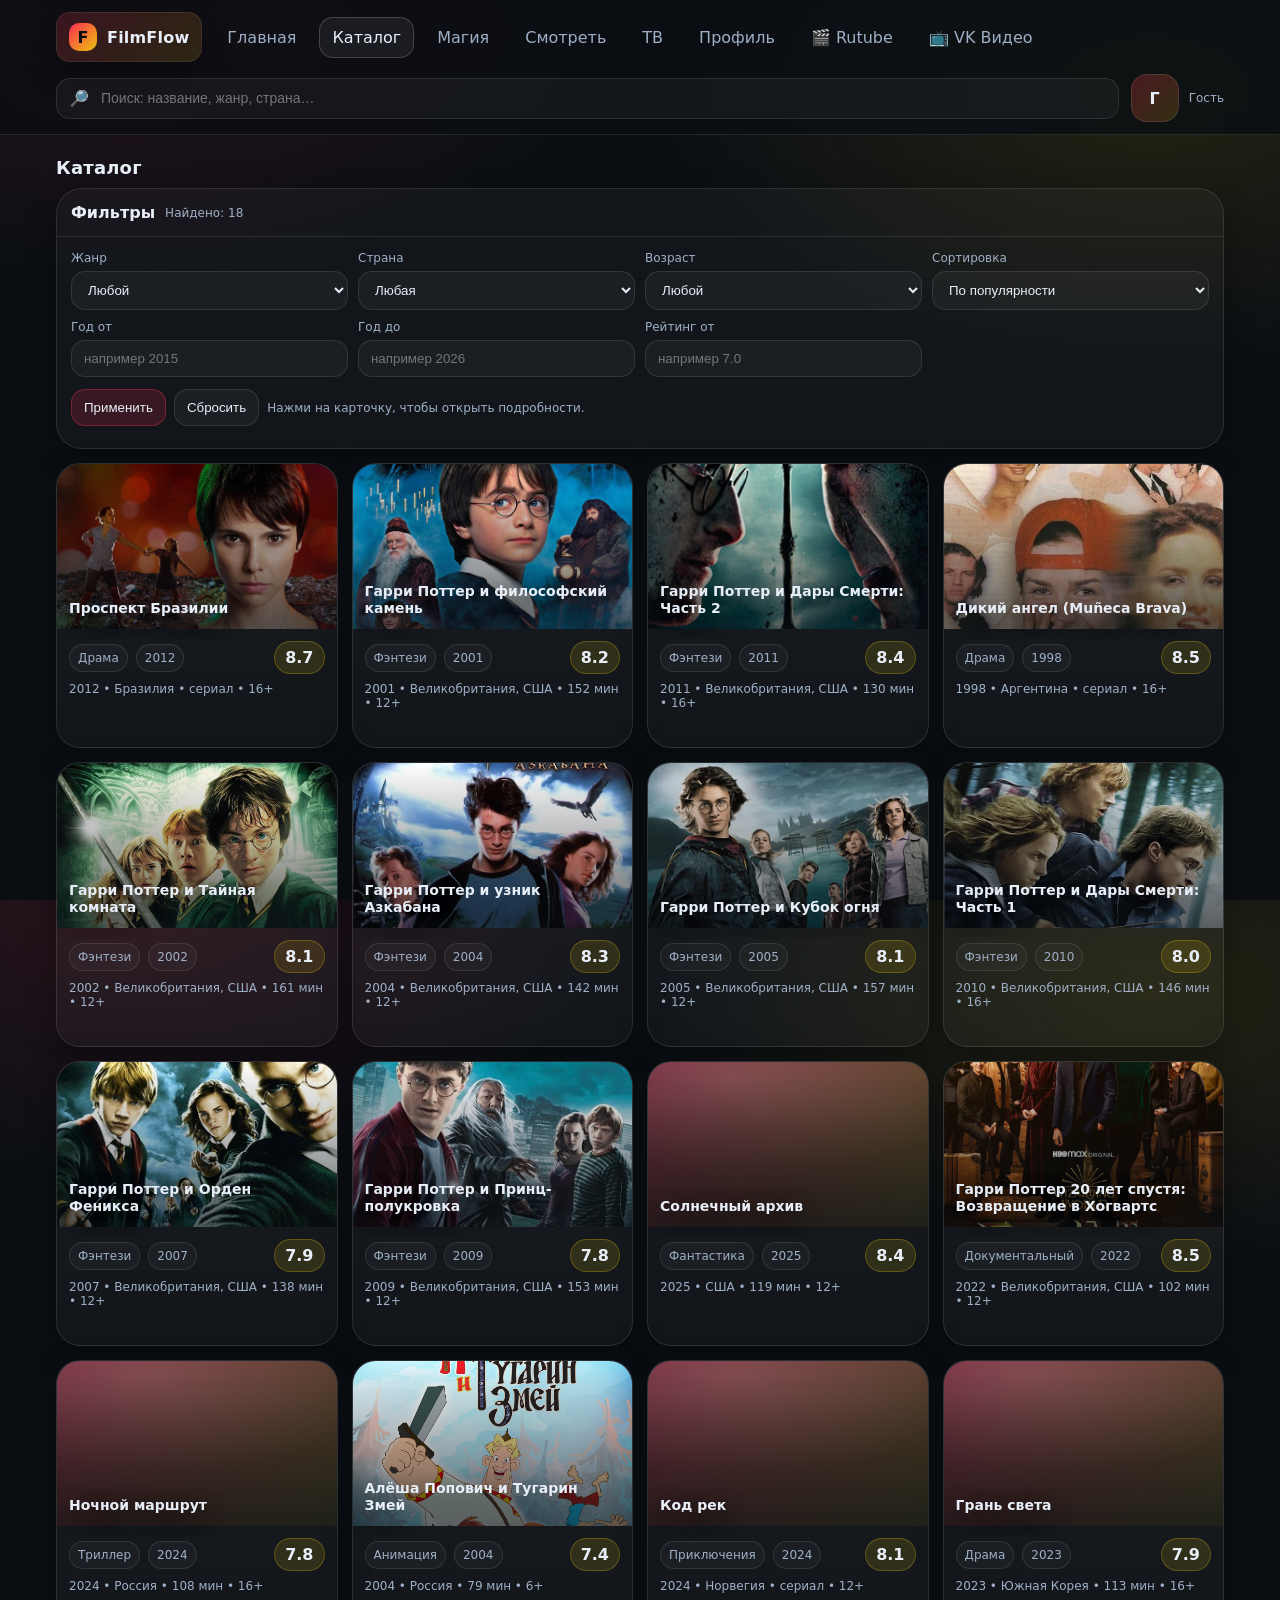
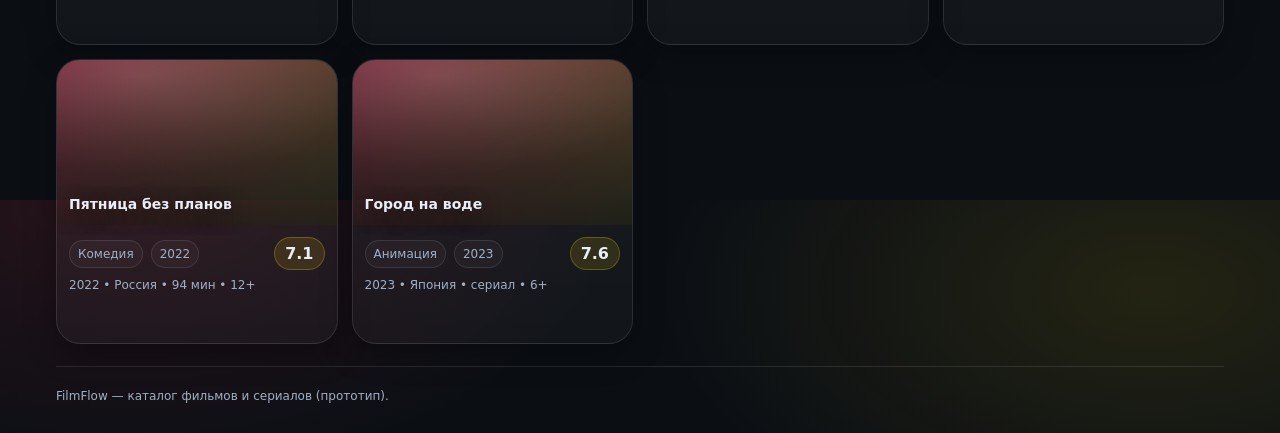
==== catalog.html @ 751b34ab "Add files via upload" ====
<!doctype html>
<html lang="ru">
<head>
    <meta charset="utf-8" />
    <meta name="viewport" content="width=device-width,initial-scale=1" />
    <title>FilmFlow — каталог</title>
    <link rel="stylesheet" href="css/style.css" />
</head>
<body data-page="catalog">
    <header>
        <div class="container">
            <div class="topbar">
                <a class="logo" href="index.html"><span class="logo-badge">F</span> FilmFlow</a>
                <nav>
                    <a class="navlink" data-nav="home" href="index.html">Главная</a>
                    <a class="navlink" data-nav="catalog" href="catalog.html">Каталог</a>
                    <a class="navlink" data-nav="magic" href="magic.html">Магия</a>
                    <a class="navlink" data-nav="watch" href="watch.html">Смотреть</a>
                    <a class="navlink" data-nav="tv" href="tv.html">ТВ</a>
                    <a class="navlink" data-nav="profile" href="profile.html">Профиль</a>
                    <a class="navlink external" href="https://rutube.ru/" target="_blank" rel="noopener noreferrer">🎬 Rutube</a>
                    <a class="navlink external" href="https://vkvideo.ru/" target="_blank" rel="noopener noreferrer">📺 VK Видео</a>
                </nav>
                <div class="spacer"></div>
                <div class="search">
                    🔎 <input id="q" type="search" placeholder="Поиск: название, жанр, страна…" autocomplete="off" />
                </div>
                <div class="row" style="gap:10px">
                    <div class="avatar" id="navAvatar">Г</div>
                    <div class="small"><span id="navName">Гость</span></div>
                </div>
            </div>
        </div>
    </header>

    <main class="container">
        <section>
            <h2>Каталог</h2>
            <div class="panel">
                <div class="panel-head">
                    <strong>Фильтры</strong>
                    <span id="count" class="small"></span>
                </div>
                <div class="panel-body">
                    <form id="filterForm">
                        <div class="filters-grid">
                            <div class="field">
                                <label for="fGenre">Жанр</label>
                                <select id="fGenre" name="genre"><option value="">Любой</option></select>
                            </div>
                            <div class="field">
                                <label for="fCountry">Страна</label>
                                <select id="fCountry" name="country"><option value="">Любая</option></select>
                            </div>
                            <div class="field">
                                <label for="fAge">Возраст</label>
                                <select id="fAge" name="age">
                                    <option value="">Любой</option>
                                    <option value="0+">0+</option>
                                    <option value="6+">6+</option>
                                    <option value="12+">12+</option>
                                    <option value="16+">16+</option>
                                    <option value="18+">18+</option>
                                </select>
                            </div>
                            <div class="field">
                                <label for="fSort">Сортировка</label>
                                <select id="fSort" name="sort">
                                    <option value="pop">По популярности</option>
                                    <option value="rating">По рейтингу</option>
                                    <option value="new">Сначала новые</option>
                                </select>
                            </div>
                            <div class="field">
                                <label for="fYearMin">Год от</label>
                                <input id="fYearMin" type="number" name="yearMin" min="1950" max="2030" placeholder="например 2015" />
                            </div>
                            <div class="field">
                                <label for="fYearMax">Год до</label>
                                <input id="fYearMax" type="number" name="yearMax" min="1950" max="2030" placeholder="например 2026" />
                            </div>
                            <div class="field">
                                <label for="fRatingMin">Рейтинг от</label>
                                <input id="fRatingMin" type="number" name="ratingMin" min="0" max="10" step="0.1" placeholder="например 7.0" />
                            </div>
                        </div>
                        <div class="row" style="margin-top:12px">
                            <button class="pill accent" type="submit">Применить</button>
                            <button class="pill" type="button" id="btnReset">Сбросить</button>
                            <span class="small">Нажми на карточку, чтобы открыть подробности.</span>
                        </div>
                        <div id="error" class="small" style="color: #ff6b6b; margin-top: 8px;"></div>
                    </form>
                </div>
            </div>
            <div style="height:14px"></div>
            <div id="grid" class="grid"></div>
        </section>
        <footer>
            <div class="small">FilmFlow — каталог фильмов и сериалов (прототип).</div>
        </footer>
    </main>

    <script src="js/data.js"></script>
    <script src="js/app.js"></script>
</body>
</html>
---- css/style.css ----
:root{
  --bg:#0b0f14;
  --panel:#101723;
  --panel2:#0f1620;
  --text:#e8eef7;
  --muted:#9fb0c6;
  --border: rgba(255,255,255,.10);
  --accent:#ff2d55;
  --shadow: 0 10px 30px rgba(0,0,0,.35);
  --r:16px;
  --r2:24px;
}

*{box-sizing:border-box}
html,body{height:100%}
body{
  margin:0;
  font-family: system-ui, -apple-system, Segoe UI, Roboto, Arial, sans-serif;
  background:
    radial-gradient(900px 500px at 10% 0%, rgba(255,45,85,.12), transparent 55%),
    radial-gradient(900px 500px at 90% 10%, rgba(255,214,10,.10), transparent 55%),
    var(--bg);
  color:var(--text);
}
a{color:inherit;text-decoration:none}
.container{max-width:1200px;margin:0 auto;padding:0 16px}
.small{font-size:12px;color:var(--muted)}
.muted{color:var(--muted)}
hr{border:0;border-top:1px solid var(--border);margin:14px 0}

header{
  position:sticky; top:0; z-index:50;
  backdrop-filter: blur(10px);
  background: rgba(11,15,20,.78);
  border-bottom: 1px solid var(--border);
}
.topbar{
  display:flex; align-items:center; gap:12px;
  padding:12px 0;
  flex-wrap:wrap;
}
.logo{
  display:flex; align-items:center; gap:10px;
  font-weight:800; letter-spacing:.2px;
  padding:10px 12px; border-radius:14px;
  background: linear-gradient(135deg, rgba(255,45,85,.18), rgba(255,214,10,.12));
  border:1px solid rgba(255,255,255,.08);
  box-shadow: var(--shadow);
  white-space:nowrap;
}
.logo-badge{
  width:28px;height:28px;border-radius:10px;
  background: linear-gradient(135deg, var(--accent), rgba(255,214,10,.9));
  display:grid;place-items:center;
  color:#0b0f14;font-weight:900;
}

nav{display:flex; gap:10px; flex-wrap:wrap; align-items:center}
.navlink{
  padding:10px 12px;
  border-radius:14px;
  border:1px solid transparent;
  color:var(--muted);
}
.navlink:hover{border-color:var(--border); color:var(--text); background: rgba(255,255,255,.04)}
.navlink.active{border-color: rgba(255,255,255,.18); color:var(--text); background: rgba(255,255,255,.06)}

.spacer{flex:1}

.search{
  flex:1; min-width:220px;
  display:flex; gap:10px; align-items:center;
  padding:10px 12px;
  border-radius:14px;
  border:1px solid var(--border);
  background: rgba(255,255,255,.04);
}
.search input{
  width:100%;
  background:transparent;border:0;outline:none;
  color:var(--text);
  font-size:14px;
}

.pill{
  padding:10px 12px;
  border-radius:14px;
  border:1px solid var(--border);
  background: rgba(255,255,255,.04);
  color:var(--text);
  cursor:pointer;
}
.pill:hover{background: rgba(255,255,255,.07)}
.pill.accent{
  border-color: rgba(255,45,85,.35);
  background: rgba(255,45,85,.16);
}
.pill.accent:hover{background: rgba(255,45,85,.22)}
.pill.danger{
  border-color: rgba(255,90,90,.35);
  background: rgba(255,90,90,.14);
}

main{padding:18px 0 48px}
section{margin:22px 0}
h1,h2,h3{margin:0 0 10px}
h1{font-size:28px}
h2{font-size:18px;letter-spacing:.2px}
h3{font-size:16px}

.hero{
  border:1px solid var(--border);
  border-radius: 26px;
  overflow:hidden;
  background:
    radial-gradient(900px 420px at 20% 0%, rgba(255,45,85,.20), transparent 55%),
    radial-gradient(900px 420px at 70% 10%, rgba(255,214,10,.15), transparent 55%),
    linear-gradient(180deg, rgba(255,255,255,.06), rgba(255,255,255,.02));
  box-shadow: var(--shadow);
}
.hero-inner{
  padding:18px;
  display:grid;
  grid-template-columns: 1.3fr .7fr;
  gap:14px;
}
.hero p{margin:0;color:var(--muted);line-height:1.55}
.hero-actions{display:flex;gap:10px;flex-wrap:wrap;margin-top:14px}
.hero-side{
  border:1px solid var(--border);
  border-radius: 22px;
  background: rgba(11,15,20,.45);
  padding:14px;
  display:flex; flex-direction:column; gap:10px;
}

.panel{
  border:1px solid var(--border);
  border-radius: 26px;
  background: rgba(255,255,255,.03);
  box-shadow: var(--shadow);
  overflow:hidden;
}
.panel .panel-head{
  padding:14px;
  border-bottom:1px solid var(--border);
  display:flex; align-items:center; gap:10px; flex-wrap:wrap;
}
.panel .panel-body{padding:14px}

.grid{
  display:grid;
  grid-template-columns: repeat(12, 1fr);
  gap:14px;
}
.card{
  grid-column: span 3;
  border: 1px solid var(--border);
  background: linear-gradient(180deg, rgba(255,255,255,.06), rgba(255,255,255,.03));
  border-radius: var(--r2);
  overflow:hidden;
  box-shadow: var(--shadow);
  cursor:pointer;
  min-height: 285px;
  display:flex; flex-direction:column;
}
.card:hover{transform: translateY(-2px); transition: .15s ease; border-color: rgba(255,255,255,.18)}
.poster{
  height: 165px;
  background: linear-gradient(135deg, rgba(255,45,85,.35), rgba(255,214,10,.18)),
              radial-gradient(500px 200px at 30% 10%, rgba(255,255,255,.22), transparent 50%),
              rgba(255,255,255,.03);
  display:flex; align-items:flex-end;
  padding:12px;
  position:relative;
}
.poster::after{
  content:"";
  position:absolute; inset:0;
  background: linear-gradient(180deg, transparent, rgba(11,15,20,.65));
}
.poster-title{
  position:relative; z-index:1;
  font-weight:800; font-size:14px; line-height:1.2;
  text-shadow: 0 6px 20px rgba(0,0,0,.55);
}
.meta{
  padding:12px 12px 14px;
  display:flex; flex-direction:column; gap:8px;
}
.row{display:flex; gap:8px; flex-wrap:wrap; align-items:center}
.tag{
  font-size:12px;
  color:var(--muted);
  border:1px solid var(--border);
  padding:6px 8px;
  border-radius:999px;
  background: rgba(255,255,255,.03);
}
.rating{
  margin-left:auto;
  font-weight:800;
  padding:6px 10px;
  border-radius:999px;
  border:1px solid rgba(255,214,10,.25);
  background: rgba(255,214,10,.12);
}

.carousel{
  display:flex; gap:12px;
  overflow:auto; padding-bottom:8px;
  scroll-snap-type:x mandatory;
}
.carousel::-webkit-scrollbar{height:10px}
.carousel::-webkit-scrollbar-thumb{background: rgba(255,255,255,.10); border-radius:999px}
.mini{
  min-width: 220px;
  scroll-snap-align: start;
  border-radius: 22px;
  border:1px solid var(--border);
  background: rgba(255,255,255,.04);
  overflow:hidden;
  cursor:pointer;
  box-shadow: var(--shadow);
}
.mini .poster{height:140px}
.mini .meta{padding:10px 12px 12px}
.mini .poster-title{font-size:13px}

.filters-grid{
  display:grid;
  grid-template-columns: repeat(12, 1fr);
  gap:10px;
}
.field{grid-column: span 3; display:flex; flex-direction:column; gap:6px}
label{font-size:12px;color:var(--muted)}
select,input[type="number"],input[type="text"]{
  background: rgba(255,255,255,.04);
  border:1px solid var(--border);
  border-radius: 14px;
  padding:10px 12px;
  color:var(--text);
  outline:none;
}

/* ===== Стили для выпадающих списков ===== */
select{
  background-color: rgba(255,255,255,.04);
  border:1px solid var(--border);
  color: var(--text);
  color-scheme: dark;
}
select option, select optgroup{
  background-color: #0f1620;
  color: #e8eef7;
}
select option:hover{
  background-color: rgba(255,255,255,.12);
  color: #e8eef7;
}
select option:checked{
  background-color: var(--accent);
  color: #0b0f14;
}
select option:disabled{
  color: rgba(232,238,247,.55);
}

/* ===== КАСТОМНЫЙ ПЛЕЕР ===== */
.video-container {
  position: relative;
  width: 100%;
  background: #000;
  border-radius: 22px;
  overflow: hidden;
  border: 1px solid var(--border);
}
.video {
  width: 100%;
  display: block;
  min-height: 280px;
}
.video-controls {
  position: absolute;
  bottom: 0;
  left: 0;
  right: 0;
  background: linear-gradient(transparent, rgba(0,0,0,0.8));
  padding: 10px;
  opacity: 0;
  transition: opacity 0.3s ease;
  display: flex;
  flex-direction: column;
  gap: 8px;
}
.video-container:hover .video-controls,
.video-controls:hover {
  opacity: 1;
}

/* Полноэкранный режим */
.video-container:fullscreen .video-controls,
.video-container:-webkit-full-screen .video-controls,
.video-container:-moz-full-screen .video-controls,
.video-container:-ms-fullscreen .video-controls {
  opacity: 1 !important;
}

.progress-bar-container {
  position: relative;
  width: 100%;
  height: 8px;
  background: rgba(255,255,255,0.2);
  border-radius: 4px;
  cursor: pointer;
}
.progress-bar-buffer {
  position: absolute;
  height: 100%;
  background: rgba(255,255,255,0.3);
  border-radius: 4px;
  pointer-events: none;
}
.progress-bar-played {
  position: absolute;
  height: 100%;
  background: var(--accent);
  border-radius: 4px;
  pointer-events: none;
  z-index: 1;
}
.progress-bar {
  position: absolute;
  width: 100%;
  height: 100%;
  margin: 0;
  -webkit-appearance: none;
  appearance: none;
  background: transparent;
  z-index: 2;
  cursor: pointer;
}
.progress-bar::-webkit-slider-thumb {
  -webkit-appearance: none;
  appearance: none;
  width: 14px;
  height: 14px;
  background: white;
  border-radius: 50%;
  border: 2px solid var(--accent);
  box-shadow: 0 0 8px rgba(0,0,0,0.5);
  transition: transform 0.1s;
}
.progress-bar::-webkit-slider-thumb:hover {
  transform: scale(1.2);
}

.controls-buttons {
  display: flex;
  align-items: center;
  gap: 12px;
  color: white;
  font-size: 14px;
}
.ctrl-btn {
  background: rgba(255,255,255,0.1);
  border: 1px solid rgba(255,255,255,0.2);
  border-radius: 8px;
  padding: 6px 10px;
  color: white;
  cursor: pointer;
  font-size: 14px;
  display: flex;
  align-items: center;
  gap: 4px;
  transition: background 0.2s;
}
.ctrl-btn:hover {
  background: rgba(255,255,255,0.2);
}
.time-display {
  color: white;
  font-family: monospace;
  padding: 0 4px;
}
.time-sep {
  color: var(--muted);
  margin: 0 2px;
}
.volume-container {
  display: flex;
  align-items: center;
  gap: 6px;
}
#volumeSlider {
  width: 70px;
  background: rgba(255,255,255,0.2);
  border-radius: 4px;
  -webkit-appearance: none;
  appearance: none;
  height: 6px;
}
#volumeSlider::-webkit-slider-thumb {
  -webkit-appearance: none;
  appearance: none;
  width: 12px;
  height: 12px;
  background: white;
  border-radius: 50%;
  border: 2px solid var(--accent);
  cursor: pointer;
}
.ctrl-select {
  background: rgba(255,255,255,0.1);
  border: 1px solid rgba(255,255,255,0.2);
  border-radius: 8px;
  padding: 6px 10px;
  color: white;
  font-size: 14px;
  cursor: pointer;
  color-scheme: dark;
}
.ctrl-select option {
  background: #0f1620;
  color: white;
}

.player-hint {
  user-select: none;
  opacity: 0.8;
  transition: opacity 0.2s;
}
.player-hint:hover {
  opacity: 1;
}

.two-col{
  display:grid;
  grid-template-columns: 1.1fr .9fr;
  gap:14px;
}
.list{
  display:flex; flex-direction:column; gap:8px;
}
.list a{
  border:1px solid var(--border);
  background: rgba(255,255,255,.03);
  border-radius:14px;
  padding:10px 12px;
}
.list a:hover{background: rgba(255,255,255,.06)}
.list a.active{border-color: rgba(255,255,255,.20); background: rgba(255,255,255,.07)}

.kv{
  display:grid;
  grid-template-columns: 120px 1fr;
  gap:10px;
  align-items:start;
}
.kv .k{color:var(--muted); font-size:12px}
.kv .v{color:var(--text)}

.avatar{
  width:48px;height:48px;border-radius:16px;
  border:1px solid var(--border);
  background: linear-gradient(135deg, rgba(255,45,85,.25), rgba(255,214,10,.15));
  display:grid; place-items:center;
  font-weight:900;
}

footer{
  border-top:1px solid var(--border);
  padding:22px 0 30px;
  color:var(--muted);
}

@media (max-width: 980px){
  .hero-inner{grid-template-columns:1fr}
  .two-col{grid-template-columns:1fr}
  .card{grid-column: span 4}
  .field{grid-column: span 6}
}
@media (max-width: 640px){
  .card{grid-column: span 6}
  .field{grid-column: span 12}
  .search{min-width: 140px}
  h1{font-size:24px}
  .controls-buttons { flex-wrap: wrap; }
}

/* ===== Дополнительные стили для раздела Магия ===== */
body[data-page="magic"] {
  background: #0c0710 url('media/bg-hogwarts.jpg') no-repeat center top / cover;
  background-attachment: fixed;
}
body[data-page="magic"] .logo {
  border-color: #d4af37;
  box-shadow: 0 0 12px #aa7e2b;
}
body[data-page="magic"] .navlink.active {
  border-color: #d4af37;
  color: #f5e7b2;
}

.magic-header {
  font-family: 'Cinzel', serif;
  text-align: center;
  margin: 20px 0;
}
.magic-header h1 {
  font-size: 42px;
  letter-spacing: 4px;
  text-shadow: 0 0 15px #d4af37, 0 0 30px #aa7e2b;
  color: #f5e7b2;
  margin-bottom: 8px;
}
.magic-header p {
  font-style: italic;
  color: #c0b7a9;
}
.magic-grid {
  display: grid;
  grid-template-columns: repeat(auto-fill, minmax(200px, 1fr));
  gap: 20px;
  margin: 30px 0;
}
.magic-card {
  background: rgba(20, 15, 30, 0.7);
  backdrop-filter: blur(6px);
  border: 1px solid #6e5a3a;
  border-radius: 24px;
  overflow: hidden;
  box-shadow: 0 10px 25px rgba(0,0,0,0.6), 0 0 0 1px #d4af37 inset;
  transition: transform 0.2s, box-shadow 0.2s;
  cursor: pointer;
}
.magic-card:hover {
  transform: translateY(-5px);
  box-shadow: 0 15px 30px rgba(212, 175, 55, 0.2), 0 0 0 2px #d4af37 inset;
}
.magic-poster {
  height: 280px;
  background-size: cover;
  background-position: center;
  position: relative;
}
.magic-poster::after {
  content: "";
  position: absolute;
  inset: 0;
  background: linear-gradient(0deg, rgba(11,15,20,0.9) 0%, transparent 50%);
}
.magic-title {
  padding: 14px;
  font-family: 'Cinzel', serif;
  font-weight: 700;
  font-size: 18px;
  color: #f3e3b0;
  text-shadow: 0 2px 5px black;
}
.magic-year {
  padding: 0 14px 14px;
  color: #b89f6e;
  font-size: 14px;
}
.magic-badge {
  position: absolute;
  top: 12px;
  right: 12px;
  background: #740001;
  color: #d4af37;
  padding: 6px 12px;
  border-radius: 30px;
  font-weight: bold;
  font-size: 14px;
  border: 1px solid #d4af37;
  z-index: 2;
}

/* ===== Стили для раздела ТВ (базовые) ===== */
.tv-categories {
  display: flex;
  flex-wrap: wrap;
  gap: 8px;
  margin-bottom: 20px;
}
.tv-cat-btn {
  padding: 8px 16px;
  border-radius: 30px;
  border: 1px solid var(--border);
  background: rgba(255,255,255,0.03);
  color: var(--text);
  cursor: pointer;
  font-size: 14px;
  transition: all 0.2s;
}
.tv-cat-btn.active {
  background: var(--accent);
  border-color: var(--accent);
  color: white;
}
.tv-grid {
  display: grid;
  grid-template-columns: repeat(auto-fill, minmax(260px, 1fr));
  gap: 16px;
  margin-bottom: 30px;
}
.channel-card {
  background: rgba(20, 25, 35, 0.7);
  backdrop-filter: blur(4px);
  border: 1px solid var(--border);
  border-radius: 20px;
  padding: 16px;
  cursor: pointer;
  transition: transform 0.2s, box-shadow 0.2s;
}
.channel-card:hover {
  transform: translateY(-3px);
  box-shadow: 0 10px 20px rgba(0,0,0,0.3);
  border-color: rgba(255,255,255,0.2);
}
.channel-logo {
  width: 80px;
  height: 80px;
  margin: 0 auto 12px;
  border-radius: 16px;
  background-size: contain;
  background-position: center;
  background-repeat: no-repeat;
  background-color: rgba(255,255,255,0.05);
  border: 1px solid var(--border);
}
.channel-name {
  font-weight: 700;
  font-size: 18px;
  text-align: center;
  margin-bottom: 8px;
}
.channel-now {
  font-size: 13px;
  color: var(--muted);
  text-align: center;
}

/* Стили для страницы канала */
.tv-channel-header {
  display: flex;
  align-items: center;
  gap: 20px;
  margin-bottom: 24px;
}
.tv-channel-header .channel-logo {
  width: 100px;
  height: 100px;
  margin: 0;
}
.tv-channel-header h1 {
  margin: 0 0 4px;
}
.channel-tabs {
  display: flex;
  gap: 12px;
  margin-bottom: 20px;
  border-bottom: 1px solid var(--border);
  padding-bottom: 10px;
}
.channel-tab {
  padding: 8px 18px;
  border-radius: 20px;
  background: transparent;
  border: none;
  color: var(--muted);
  cursor: pointer;
  font-size: 16px;
}
.channel-tab.active {
  background: var(--accent);
  color: white;
}
.live-player-container {
  position: relative;
  padding-bottom: 56.25%;
  height: 0;
  overflow: hidden;
  border-radius: 20px;
  margin-bottom: 20px;
}
.live-player-container iframe {
  position: absolute;
  top: 0;
  left: 0;
  width: 100%;
  height: 100%;
  border: 0;
}

/* Стили для блока episode-selector */
.episode-selector {
  display: flex;
  align-items: center;
  gap: 8px;
  margin-left: 10px;
  padding-left: 10px;
  border-left: 1px solid rgba(255,255,255,0.2);
}
.episode-selector .ctrl-btn:disabled {
  opacity: 0.4;
  cursor: not-allowed;
}
.season-controls,
.episode-controls {
  display: flex;
  align-items: center;
  gap: 6px;
}
.video-container:fullscreen .episode-selector,
.video-container:-webkit-full-screen .episode-selector,
.video-container:-moz-full-screen .episode-selector,
.video-container:-ms-fullscreen .episode-selector {
  border-left-color: rgba(255,255,255,0.4);
}
@media (max-width: 980px) {
  .controls-buttons {
    flex-wrap: wrap;
  }
  .episode-selector {
    flex-wrap: wrap;
    border-left: none;
    margin-left: 0;
    padding-left: 0;
  }
  /* Стили для внешних ссылок в навигации */
.navlink.external {
    background: rgba(255,255,255,0.02);
    border-color: rgba(255,215,0,0.3);
}
.navlink.external:hover {
    background: rgba(255,215,0,0.1);
    border-color: rgba(255,215,0,0.5);
}
}
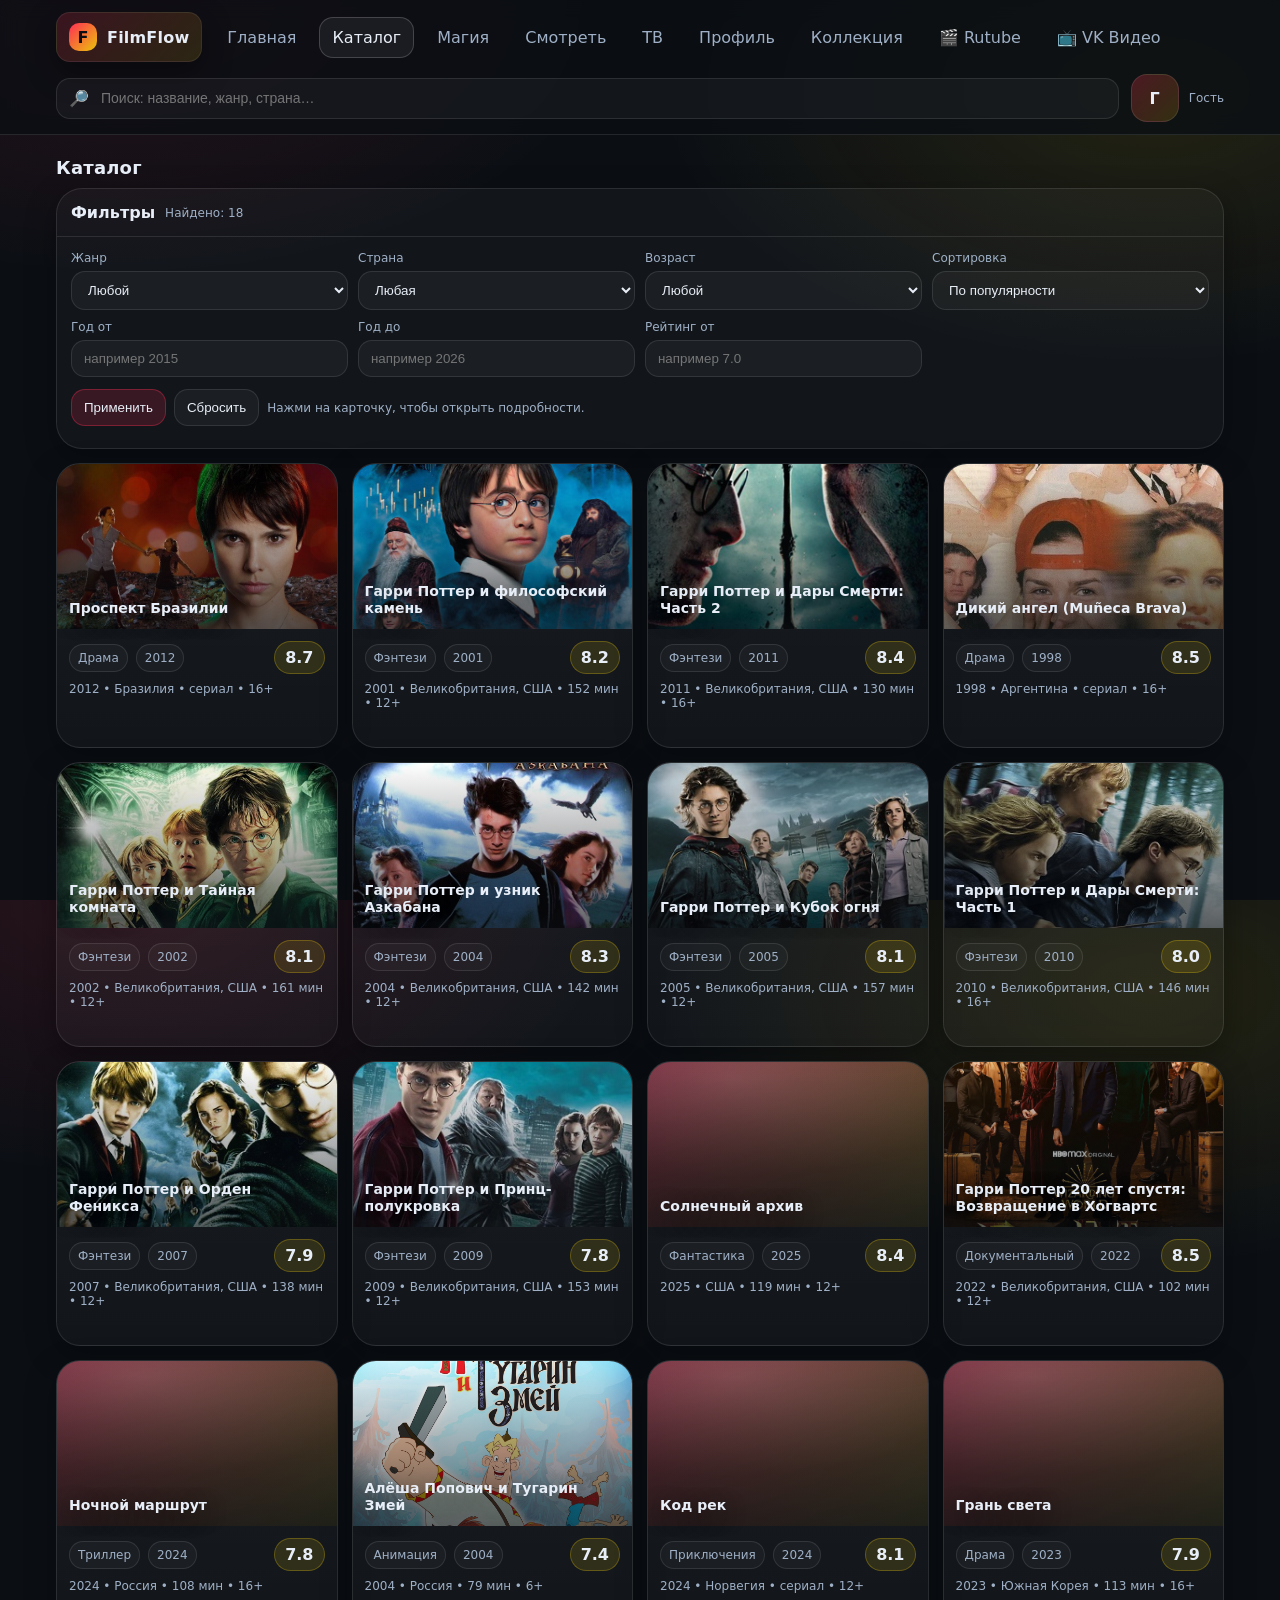
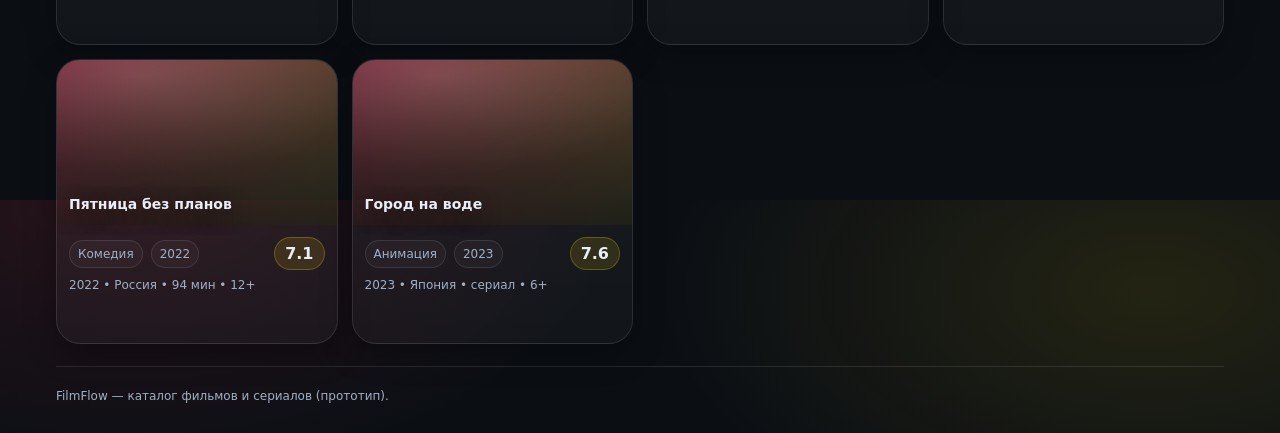
==== commit 70fc0747: "Add files via upload" ====
--- a/catalog.html
+++ b/catalog.html
@@ -18,6 +18,7 @@
                     <a class="navlink" data-nav="watch" href="watch.html">Смотреть</a>
                     <a class="navlink" data-nav="tv" href="tv.html">ТВ</a>
                     <a class="navlink" data-nav="profile" href="profile.html">Профиль</a>
+                    <a class="navlink" data-nav="collection" href="collection.html">Коллекция</a>
                     <a class="navlink external" href="https://rutube.ru/" target="_blank" rel="noopener noreferrer">🎬 Rutube</a>
                     <a class="navlink external" href="https://vkvideo.ru/" target="_blank" rel="noopener noreferrer">📺 VK Видео</a>
                 </nav>
--- a/css/style.css
+++ b/css/style.css
@@ -738,4 +738,222 @@
     background: rgba(255,215,0,0.1);
     border-color: rgba(255,215,0,0.5);
 }
-}+}
+
+/* ===== КОЛЛЕКЦИЯ ===== */
+.collection-grid {
+    display: grid;
+    grid-template-columns: repeat(auto-fill, minmax(280px, 1fr));
+    gap: 14px;
+    margin-top: 20px;
+}
+.collection-card {
+    background: rgba(255,255,255,0.03);
+    border: 1px solid var(--border);
+    border-radius: var(--r2);
+    padding: 16px 18px;
+    display: flex;
+    align-items: center;
+    justify-content: space-between;
+    cursor: pointer;
+    transition: background 0.15s, transform 0.1s, border-color 0.15s;
+}
+.collection-card:hover {
+    background: rgba(255,255,255,0.06);
+    border-color: rgba(255,255,255,0.18);
+    transform: translateY(-1px);
+}
+.collection-info {
+    display: flex;
+    flex-direction: column;
+    gap: 4px;
+    overflow: hidden;
+}
+.collection-title {
+    font-weight: 600;
+    font-size: 16px;
+    white-space: nowrap;
+    overflow: hidden;
+    text-overflow: ellipsis;
+}
+.collection-meta {
+    font-size: 13px;
+    color: var(--muted);
+}
+.collection-rating {
+    font-size: 24px;
+    font-weight: 800;
+    color: var(--accent);
+    background: rgba(255,45,85,0.12);
+    padding: 6px 12px;
+    border-radius: 30px;
+    border: 1px solid rgba(255,45,85,0.2);
+    flex-shrink: 0;
+    margin-left: 12px;
+}
+/* ===== Плейлисты (Коллекция) ===== */
+.playlist-grid {
+    display: grid;
+    grid-template-columns: repeat(auto-fill, minmax(240px, 1fr));
+    gap: 16px;
+}
+.playlist-card {
+    background: rgba(255,255,255,0.03);
+    border: 1px solid var(--border);
+    border-radius: var(--r2);
+    padding: 20px;
+    cursor: pointer;
+    transition: background 0.15s, transform 0.1s, border-color 0.15s;
+    text-align: center;
+}
+.playlist-card:hover {
+    background: rgba(255,255,255,0.06);
+    border-color: rgba(255,255,255,0.18);
+    transform: translateY(-2px);
+}
+.playlist-name {
+    font-weight: 700;
+    font-size: 18px;
+    margin-bottom: 6px;
+}
+.playlist-count {
+    font-size: 13px;
+    color: var(--muted);
+}
+
+.video-grid {
+    display: flex;
+    flex-direction: column;
+    gap: 8px;
+    margin-top: 12px;
+}
+.video-card {
+    background: rgba(255,255,255,0.03);
+    border: 1px solid var(--border);
+    border-radius: var(--r);
+    padding: 12px 16px;
+    display: flex;
+    align-items: center;
+    justify-content: space-between;
+    transition: background 0.15s;
+}
+.video-card:hover {
+    background: rgba(255,255,255,0.06);
+}
+.video-info {
+    flex: 1;
+    overflow: hidden;
+}
+.video-title a {
+    font-weight: 600;
+    color: var(--text);
+    text-decoration: none;
+}
+.video-title a:hover {
+    color: var(--accent);
+}
+.video-url {
+    font-size: 12px;
+    color: var(--muted);
+    white-space: nowrap;
+    overflow: hidden;
+    text-overflow: ellipsis;
+}
+.video-remove {
+    background: transparent;
+    border: none;
+    color: var(--muted);
+    font-size: 22px;
+    cursor: pointer;
+    padding: 0 6px;
+    line-height: 1;
+    transition: color 0.15s;
+}
+.video-remove:hover {
+    color: #ff6b6b;
+}
+
+.empty-message {
+    text-align: center;
+    padding: 30px 20px;
+    color: var(--muted);
+    font-size: 16px;
+    grid-column: 1 / -1;
+}
+
+/* Модальное окно */
+.modal-overlay {
+    position: fixed;
+    inset: 0;
+    background: rgba(0,0,0,0.6);
+    backdrop-filter: blur(4px);
+    display: flex;
+    align-items: center;
+    justify-content: center;
+    z-index: 999;
+    padding: 20px;
+}
+.modal {
+    background: var(--panel);
+    border: 1px solid var(--border);
+    border-radius: var(--r2);
+    max-width: 500px;
+    width: 100%;
+    box-shadow: var(--shadow);
+}
+.modal-head {
+    display: flex;
+    align-items: center;
+    justify-content: space-between;
+    padding: 16px 20px;
+    border-bottom: 1px solid var(--border);
+}
+.modal-head strong {
+    font-size: 18px;
+}
+.modal-close {
+    background: transparent;
+    border: none;
+    color: var(--muted);
+    font-size: 28px;
+    cursor: pointer;
+    line-height: 1;
+}
+.modal-close:hover {
+    color: var(--text);
+}
+.modal-body {
+    padding: 20px;
+}
+.modal-body .field {
+    margin-bottom: 14px;
+}
+.modal-body .field:last-child {
+    margin-bottom: 0;
+}
+/* ===== Профили ===== */
+.profile-item {
+    display: flex;
+    justify-content: space-between;
+    align-items: center;
+    padding: 8px 0;
+    border-bottom: 1px solid var(--border);
+}
+.profile-item:last-child {
+    border-bottom: none;
+}
+.profile-item span {
+    font-size: 16px;
+}
+#profileSelectorOverlay .modal {
+    max-width: 400px;
+}
+#profileSelectorOverlay .modal-body {
+    max-height: 70vh;
+    overflow-y: auto;
+}
+/* ===== Несколько профилей и перенос данных ===== */
+.profile-manager-grid{display:grid;grid-template-columns:repeat(2,minmax(0,1fr));gap:12px}
+.profile-manager-grid .field{grid-column:auto}
+#profileCode{background:rgba(255,255,255,.04);border:1px solid var(--border);border-radius:14px;padding:12px;color:var(--text);outline:none;resize:vertical;font-family:ui-monospace,SFMono-Regular,Consolas,monospace}
+@media (max-width:700px){.profile-manager-grid{grid-template-columns:1fr}}
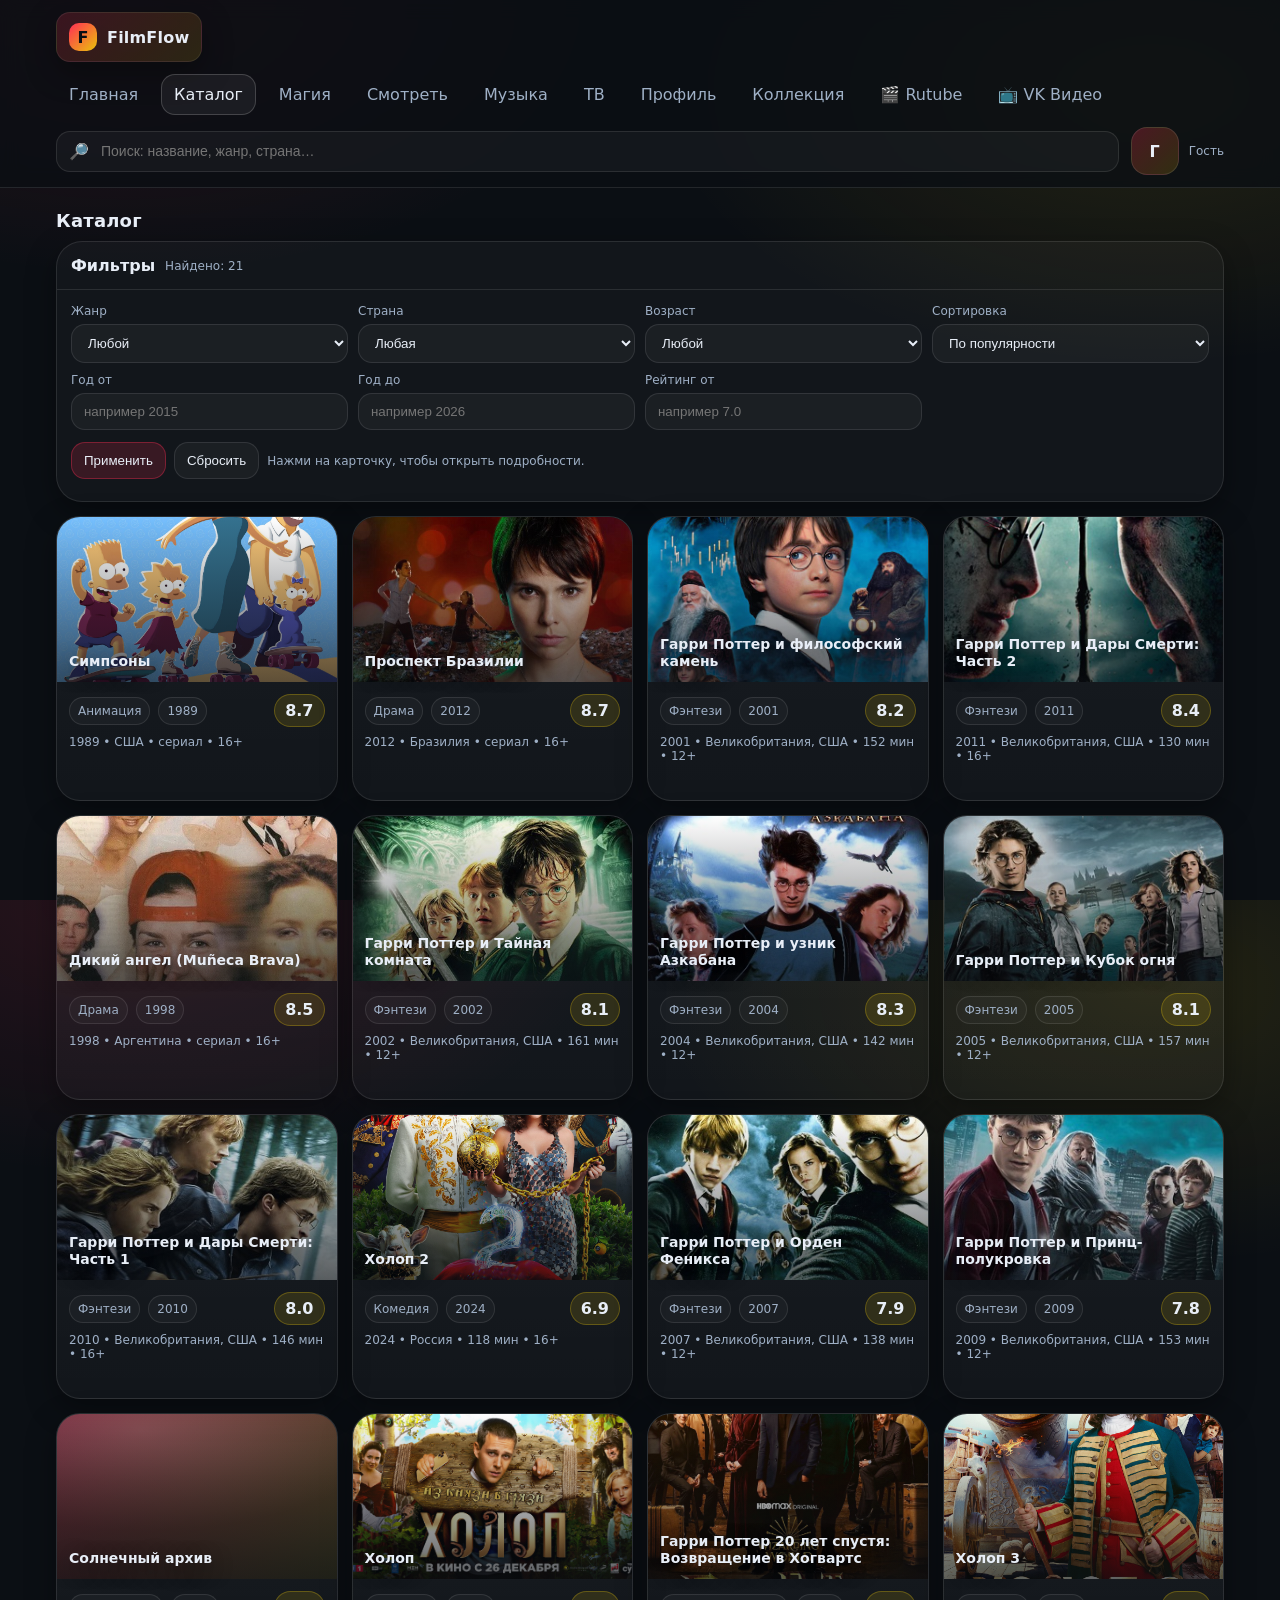
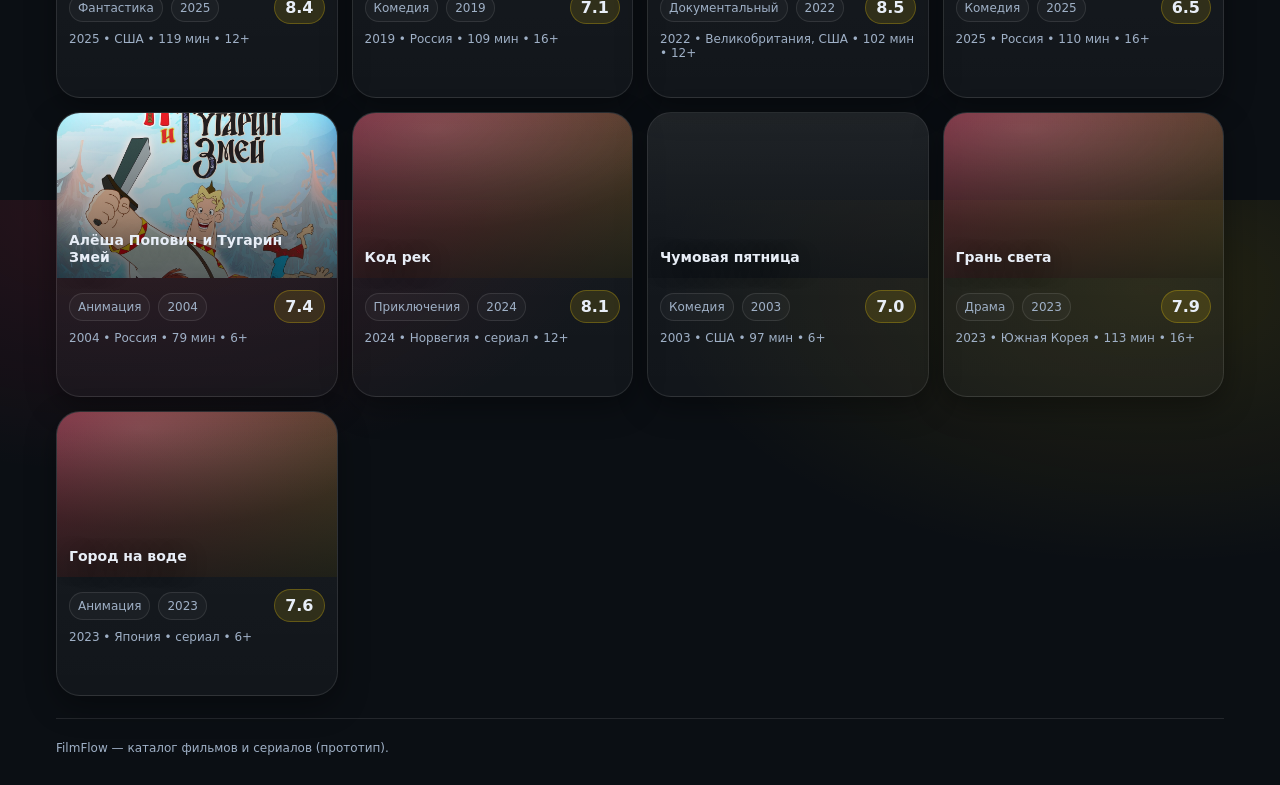
==== commit 06cfab93: "Add files via upload" ====
--- a/catalog.html
+++ b/catalog.html
@@ -16,6 +16,7 @@
                     <a class="navlink" data-nav="catalog" href="catalog.html">Каталог</a>
                     <a class="navlink" data-nav="magic" href="magic.html">Магия</a>
                     <a class="navlink" data-nav="watch" href="watch.html">Смотреть</a>
+                    <a class="navlink" data-nav="music" href="music.html">Музыка</a>
                     <a class="navlink" data-nav="tv" href="tv.html">ТВ</a>
                     <a class="navlink" data-nav="profile" href="profile.html">Профиль</a>
                     <a class="navlink" data-nav="collection" href="collection.html">Коллекция</a>
--- a/css/style.css
+++ b/css/style.css
@@ -474,20 +474,6 @@
   color:var(--muted);
 }
 
-@media (max-width: 980px){
-  .hero-inner{grid-template-columns:1fr}
-  .two-col{grid-template-columns:1fr}
-  .card{grid-column: span 4}
-  .field{grid-column: span 6}
-}
-@media (max-width: 640px){
-  .card{grid-column: span 6}
-  .field{grid-column: span 12}
-  .search{min-width: 140px}
-  h1{font-size:24px}
-  .controls-buttons { flex-wrap: wrap; }
-}
-
 /* ===== Дополнительные стили для раздела Магия ===== */
 body[data-page="magic"] {
   background: #0c0710 url('media/bg-hogwarts.jpg') no-repeat center top / cover;
@@ -719,28 +705,8 @@
 .video-container:-ms-fullscreen .episode-selector {
   border-left-color: rgba(255,255,255,0.4);
 }
-@media (max-width: 980px) {
-  .controls-buttons {
-    flex-wrap: wrap;
-  }
-  .episode-selector {
-    flex-wrap: wrap;
-    border-left: none;
-    margin-left: 0;
-    padding-left: 0;
-  }
-  /* Стили для внешних ссылок в навигации */
-.navlink.external {
-    background: rgba(255,255,255,0.02);
-    border-color: rgba(255,215,0,0.3);
-}
-.navlink.external:hover {
-    background: rgba(255,215,0,0.1);
-    border-color: rgba(255,215,0,0.5);
-}
-}
-
-/* ===== КОЛЛЕКЦИЯ ===== */
+
+/* ===== Коллекция ===== */
 .collection-grid {
     display: grid;
     grid-template-columns: repeat(auto-fill, minmax(280px, 1fr));
@@ -956,4 +922,111 @@
 .profile-manager-grid{display:grid;grid-template-columns:repeat(2,minmax(0,1fr));gap:12px}
 .profile-manager-grid .field{grid-column:auto}
 #profileCode{background:rgba(255,255,255,.04);border:1px solid var(--border);border-radius:14px;padding:12px;color:var(--text);outline:none;resize:vertical;font-family:ui-monospace,SFMono-Regular,Consolas,monospace}
-@media (max-width:700px){.profile-manager-grid{grid-template-columns:1fr}}
+
+/* ========================================================
+   ГЛОБАЛЬНАЯ АДАПТАЦИЯ ДЛЯ МОБИЛЬНЫХ УСТРОЙСТВ
+   ======================================================== */
+@media (max-width: 980px){
+  .hero-inner{grid-template-columns:1fr}
+  .two-col{grid-template-columns:1fr}
+  .card{grid-column: span 4}
+  .field{grid-column: span 6}
+}
+
+@media (max-width: 768px){
+  /* Шапка сайта */
+  .topbar {
+    flex-direction: column;
+    align-items: stretch;
+    gap: 8px;
+    padding: 10px 0;
+  }
+  .logo { align-self: flex-start; }
+  nav {
+    justify-content: flex-start;
+    overflow-x: auto;
+    flex-wrap: nowrap;
+    padding-bottom: 6px;
+    width: 100%;
+    -webkit-overflow-scrolling: touch;
+  }
+  nav::-webkit-scrollbar { display: none; }
+  .navlink { white-space: nowrap; }
+  .search { order: -1; margin-top: 8px; }
+  .row { justify-content: flex-end; width: 100%; margin-top: 8px; }
+
+  /* Внешние ссылки навигации */
+  .navlink.external {
+    background: rgba(255,255,255,0.02);
+    border-color: rgba(255,215,0,0.3);
+  }
+  .navlink.external:hover {
+    background: rgba(255,215,0,0.1);
+    border-color: rgba(255,215,0,0.5);
+  }
+
+  /* Профиль менеджер */
+  .profile-manager-grid{grid-template-columns:1fr}
+}
+
+@media (max-width: 640px){
+  .card{grid-column: span 6}
+  .field{grid-column: span 12}
+  .search{min-width: 140px}
+  h1{font-size:24px}
+  .controls-buttons { flex-wrap: wrap; }
+  .episode-selector {
+    flex-wrap: wrap;
+    border-left: none;
+    margin-left: 0;
+    padding-left: 0;
+  }
+}
+
+/* ===== Витрины стримингов ===== */
+.streams-showcase {
+  display: grid;
+  grid-template-columns: repeat(2, minmax(0, 1fr));
+  gap: 16px;
+}
+.stream-card {
+  display: flex;
+  align-items: center;
+  gap: 18px;
+  padding: 20px 22px;
+  border-radius: 24px;
+  border: 1px solid var(--border);
+  background: rgba(255,255,255,.03);
+  box-shadow: var(--shadow);
+  transition: transform .15s ease, border-color .15s ease, background .15s ease;
+  cursor: pointer;
+  color: inherit;
+  text-decoration: none;
+}
+.stream-card:hover {
+  transform: translateY(-3px);
+  border-color: rgba(255,255,255,.22);
+  background: rgba(255,255,255,.06);
+}
+.stream-logo {
+  width: 72px; height: 72px;
+  border-radius: 20px;
+  display: grid; place-items: center;
+  font-weight: 900;
+  font-size: 20px;
+  letter-spacing: .5px;
+  color: #fff;
+  flex-shrink: 0;
+  box-shadow: 0 8px 20px rgba(0,0,0,.35);
+}
+.stream-logo.tnt { background: linear-gradient(135deg, #ff2d55, #b3001b); }
+.stream-logo.sts { background: linear-gradient(135deg, #00b3ff, #0066cc); }
+.stream-info h3 { margin: 0 0 4px; font-size: 20px; }
+.stream-info p { margin: 0; color: var(--muted); font-size: 14px; line-height: 1.45; }
+.stream-arrow { margin-left: auto; font-size: 24px; color: var(--muted); }
+
+@media (max-width: 640px) {
+  .streams-showcase { grid-template-columns: 1fr; }
+  .stream-logo { width: 60px; height: 60px; font-size: 16px; border-radius: 16px; }
+  .stream-info h3 { font-size: 18px; }
+}
